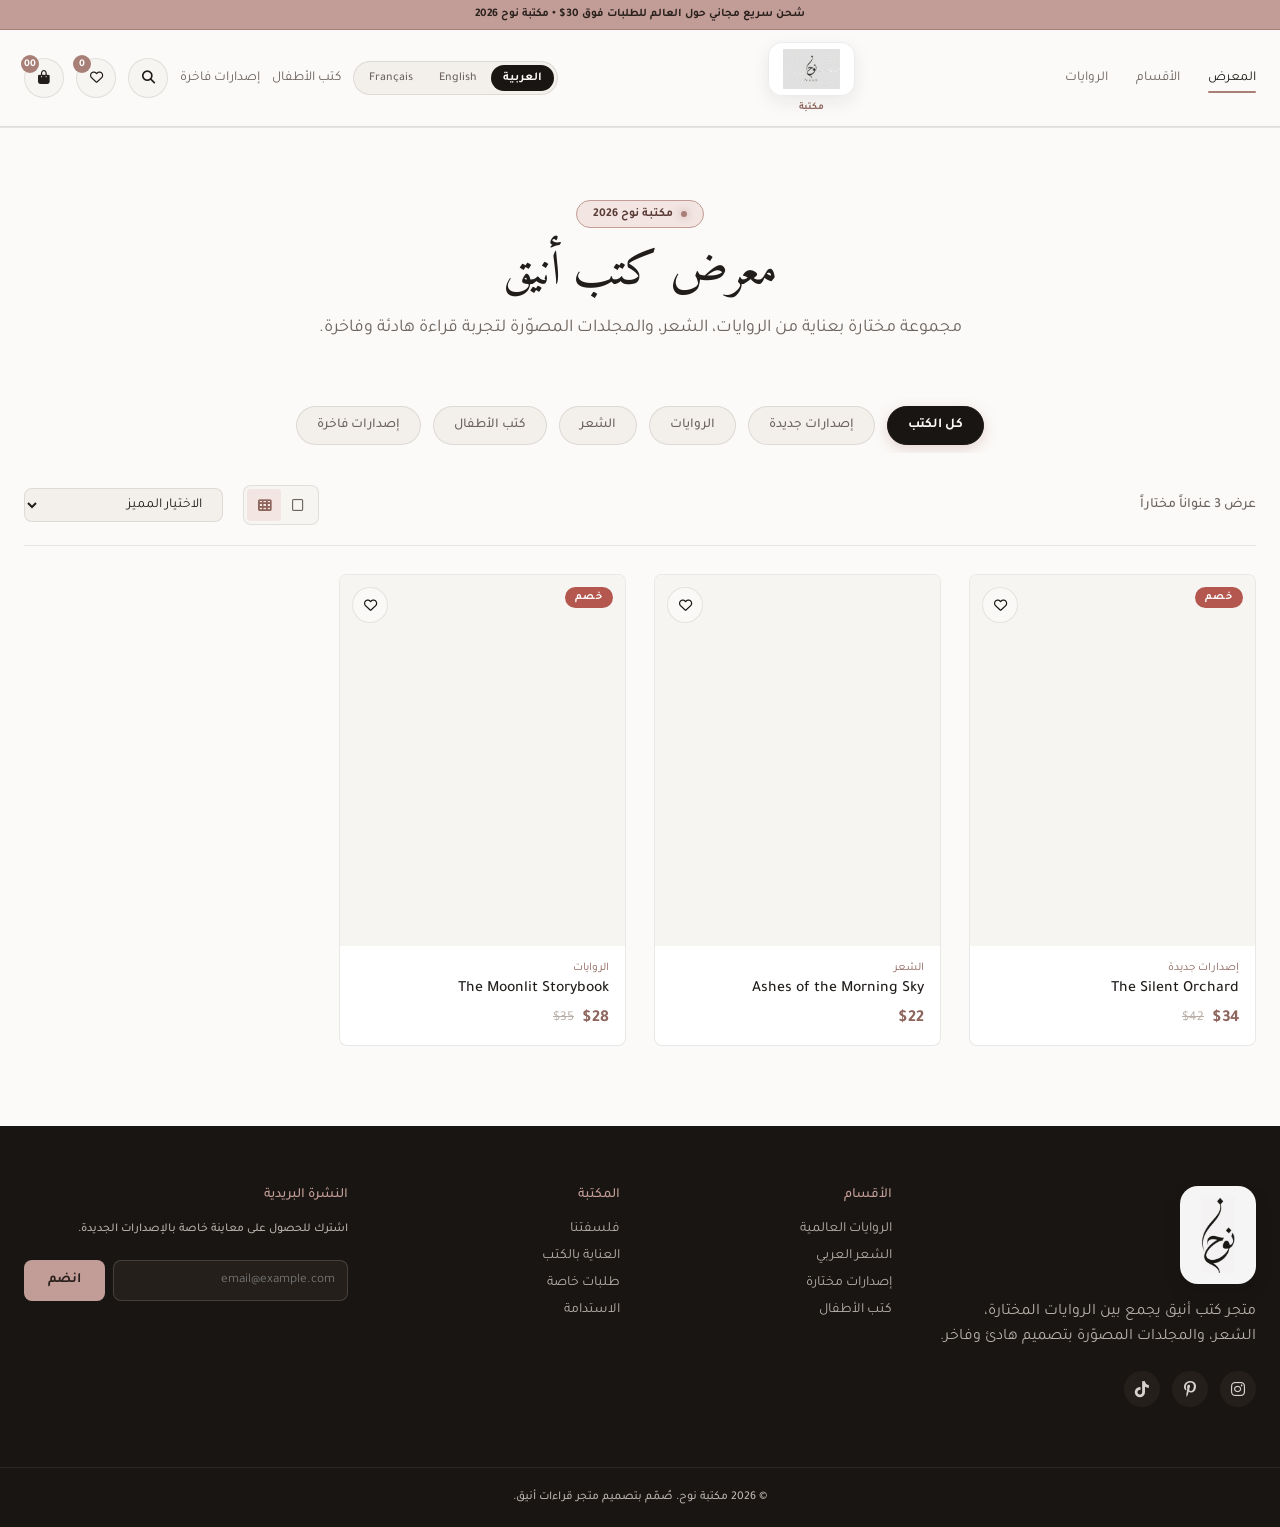
==== index.html @ d40a419c "Merge branch '225153:master' into master" ====
<!DOCTYPE html>
<html lang="ar" dir="rtl">
<head>
<meta charset="UTF-8" />
<meta name="viewport" content="width=device-width, initial-scale=1.0" />
<title>NOOH Bookshop — نوح | مكتبة 2026</title>
<meta name="description" content="NOOH Bookshop — Curated books, poetry, and illustrated editions. مكتبة نوح — كتب مختارة، شعر، وإصدارات مصوّرة." />
<!-- Favicon = the calligraphy mark (save the 2nd generated logo as assets/nooh-mark.png) -->
<link rel="icon" type="image/png" href="nouh.jpg" />
<link rel="preconnect" href="https://fonts.googleapis.com" />
<link rel="preconnect" href="https://fonts.gstatic.com" crossorigin />
<link href="https://fonts.googleapis.com/css2?family=Libre+Caslon+Text:ital,wght@0,400;0,700;1,400&family=Hanken+Grotesk:wght@300;400;500;600;700&family=Amiri:wght@400;700&family=Tajawal:wght@300;400;500;700&display=swap" rel="stylesheet" />
<link rel="stylesheet" href="https://cdnjs.cloudflare.com/ajax/libs/font-awesome/6.5.1/css/all.min.css" />
<link rel="stylesheet" href="styles.css" />
</head>
<body>

<!-- ══ Announcement Bar ══ -->
<div class="announcement-bar" data-i18n="announcement">مرحبا بكم في متجر نوح</div>

<!-- ══ Header ══ -->
<header class="navbar-glass">
  <div class="nav-container">
    <button id="mobile-menu-toggle" class="nav-icon-btn mobile-only" aria-label="Menu"><i class="fa-solid fa-bars"></i></button>

    <nav class="nav-links desktop-only">
      <a href="#" class="nav-link active" data-i18n="nav_gallery">المعرض</a>
      <a href="#" class="nav-link" data-i18n="nav_collections">المجموعات</a>
      <a href="#" class="nav-link" data-i18n="nav_silk">حرير وساتان</a>
    </nav>

    <!-- BRAND LOGO -->
    <a href="#" class="brand-logo">
      <img src="assets/logo-nooh.png" alt="NOOH — نوح" class="brand-logo-img" />
      <span class="brand-sub" data-i18n="brand_sub">بوتيك</span>
    </a>

    <div class="nav-actions">
      <div class="lang-switcher" id="lang-switcher" role="group" aria-label="Language">
        <button class="lang-btn active" data-lang="ar">العربية</button>
        <button class="lang-btn" data-lang="en">English</button>
        <button class="lang-btn" data-lang="fr">Français</button>
      </div>
      <a href="#" class="nav-link desktop-only" data-i18n="nav_pearlcare">العناية باللؤلؤ</a>
      <a href="#" class="nav-link desktop-only" data-i18n="nav_bespoke">حسب الطلب</a>
      <button id="search-toggle-btn" class="nav-icon-btn" aria-label="Search"><i class="fa-solid fa-magnifying-glass"></i></button>
      <button class="nav-icon-btn" aria-label="Wishlist"><i class="fa-regular fa-heart"></i><span class="badge" id="wishlist-count">1</span></button>
      <button id="cart-btn" class="nav-icon-btn" aria-label="Cart"><i class="fa-solid fa-bag-shopping"></i><span class="badge" id="cart-count">02</span></button>
    </div>
  </div>

  <div class="search-overlay-bar" id="search-overlay">
    <div class="search-input-wrapper">
      <i class="fa-solid fa-magnifying-glass search-icon"></i>
      <input type="text" id="live-search-input" data-i18n-placeholder="search_placeholder" placeholder="ابحث عن اللؤلؤ، الحرير، البلازرات…" />
      <button id="clear-search" class="clear-search-btn" aria-label="Clear"><i class="fa-solid fa-xmark"></i></button>
    </div>
  </div>
</header>

<!-- ══ Mobile Drawer ══ -->
<div class="mobile-nav-overlay" id="mobile-nav-overlay"></div>
<aside class="mobile-nav-drawer" id="mobile-nav-drawer">
  <div class="mobile-drawer-header">
    <img src="assets/logo-nooh.png" alt="NOOH — نوح" class="drawer-logo-img" />
    <button id="close-mobile-nav" class="nav-icon-btn"><i class="fa-solid fa-xmark"></i></button>
  </div>
  <nav class="mobile-nav-links">
    <a href="#" class="mobile-link active"><i class="fa-regular fa-images"></i><span data-i18n="nav_gallery">المعرض</span></a>
    <a href="#" class="mobile-link"><i class="fa-regular fa-gem"></i><span data-i18n="nav_collections">المجموعات</span></a>
    <a href="#" class="mobile-link"><i class="fa-solid fa-feather"></i><span data-i18n="nav_silk">حرير وساتان</span></a>
    <a href="#" class="mobile-link"><i class="fa-regular fa-circle-dot"></i><span data-i18n="nav_pearlcare">العناية باللؤلؤ</span></a>
    <a href="#" class="mobile-link"><i class="fa-regular fa-pen-ruler"></i><span data-i18n="nav_bespoke">حسب الطلب</span></a>
  </nav>
</aside>

<!-- ══ Main ══ -->
<main class="main-wrapper">
  <section class="gallery-hero">
    <span class="tag-pill"><span class="dot"></span><span data-i18n="hero_tag">إصدار الطبيعة 2026</span></span>
    <h1 class="display-lg" data-i18n="hero_title">معرض احترافي مصقول</h1>
    <p class="body-lg" data-i18n="hero_desc">تشكيلة بورتريه حالمة تجمع بين بريق اللؤلؤ العضوي، وخامات المخمل الفاخرة، وقصّات انسيابية بحدٍّ أدنى من التفاصيل.</p>
  </section>

  <section class="filter-section">
    <div class="filter-pills-scroll" id="filter-pills">
      <button class="pill-btn active" data-category="all" data-i18n="pill_all">كل القطع</button>
      <button class="pill-btn" data-category="jewelry" data-i18n="pill_jewelry">مجوهرات اللؤلؤ</button>
      <button class="pill-btn" data-category="silk" data-i18n="pill_silk">حرير وساتان</button>
      <button class="pill-btn" data-category="tailored" data-i18n="pill_tailored">بلازرات مفصّلة</button>
      <button class="pill-btn" data-category="accessories" data-i18n="pill_accessories">إكسسوارات</button>
      <button class="pill-btn" data-category="care" data-i18n="pill_care">العناية باللؤلؤ</button>
    </div>
  </section>

  <section class="toolbar-section">
    <span id="results-count" class="label-lg text-muted"></span>
    <div class="toolbar-right">
      <div class="view-switcher">
        <button id="view-grid-1" class="view-btn" aria-label="Single column"><i class="fa-regular fa-square"></i></button>
        <button id="view-grid-2" class="view-btn active" aria-label="Grid"><i class="fa-solid fa-table-cells"></i></button>
      </div>
      <div class="custom-dropdown">
        <select id="sort-select" aria-label="Sort">
          <option value="featured" data-i18n="sort_featured">ترتيب مميز</option>
          <option value="price-low" data-i18n="sort_price_low">السعر: من الأقل إلى الأعلى</option>
          <option value="price-high" data-i18n="sort_price_high">السعر: من الأعلى إلى الأقل</option>
          <option value="newest" data-i18n="sort_newest">أحدث الوصلات</option>
        </select>
      </div>
    </div>
  </section>

  <section class="product-grid-container">
    <div id="product-grid" class="product-grid grid-2-col"></div>
    <div id="empty-state" class="empty-state hidden">
      <i class="fa-regular fa-gem empty-icon"></i>
      <h3 class="headline-md" data-i18n="empty_title">لا توجد قطع في المعرض</h3>
      <p class="body-md text-muted" data-i18n="empty_desc">جرّب تعديل عبارة البحث أو اختيار تصنيف آخر.</p>
      <button id="reset-filter-btn" class="btn btn-secondary" data-i18n="reset_filters">إعادة تعيين الكل</button>
    </div>
  </section>
</main>

<!-- ══ Quick View Modal ══ -->
<div id="quick-view-modal" class="modal-backdrop hidden">
  <div class="glass-modal">
    <button id="close-modal-btn" class="modal-close-btn"><i class="fa-solid fa-xmark"></i></button>
    <div class="modal-content-grid">
      <div class="modal-image-wrapper">
        <span id="modal-badge" class="badge-sale hidden" data-i18n="sale">تخفيض</span>
        <img id="modal-img" src="" alt="" />
      </div>
      <div class="modal-info">
        <span id="modal-category" class="card-category"></span>
        <h2 id="modal-title" class="headline-md"></h2>
        <div class="price-rating-row">
          <span id="modal-price" class="title-lg text-rose"></span>
          <span class="rating-stars"><i class="fa-solid fa-star"></i><i class="fa-solid fa-star"></i><i class="fa-solid fa-star"></i><i class="fa-solid fa-star"></i><i class="fa-solid fa-star-half-stroke"></i>&nbsp;(4.9)</span>
        </div>
        <p id="modal-desc" class="body-md text-muted"></p>
        <div class="option-group">
          <span class="label-lg text-muted" data-i18n="select_finish">اختر اللمعة / اللون</span>
          <div class="swatch-group">
            <button class="swatch-btn active" data-finish="sage"  style="background:#C29C96" title="Dusty Rose"></button>
            <button class="swatch-btn" data-finish="carbon" style="background:#211D1B" title="Carbon"></button>
            <button class="swatch-btn" data-finish="ivory" style="background:#EFECE8" title="Ivory"></button>
          </div>
        </div>
        <div class="action-row">
          <div class="qty-selector">
            <button id="modal-qty-minus" class="qty-btn">−</button>
            <span id="modal-qty-val" class="qty-val">1</span>
            <button id="modal-qty-plus" class="qty-btn">+</button>
          </div>
          <button id="modal-add-to-cart-btn" class="btn btn-primary flex-1">
            <i class="fa-brands fa-whatsapp"></i> <span data-i18n="want_purchase">أرغب بالشراء</span>
          </button>
        </div>
      </div>
    </div>
  </div>
</div>

<!-- ══ Cart Drawer ══ -->
<div id="cart-drawer-overlay" class="cart-drawer-overlay hidden"></div>
<aside id="cart-drawer" class="cart-drawer">
  <div class="cart-drawer-header">
    <div class="cart-title-group"><i class="fa-solid fa-bag-shopping"></i><span class="title-lg" data-i18n="cart_title">حقيبة تسوقك</span></div>
    <button id="close-cart-btn" class="nav-icon-btn"><i class="fa-solid fa-xmark"></i></button>
  </div>
  <div id="cart-items-container" class="cart-drawer-body"></div>
  <div class="cart-drawer-footer">
    <div class="summary-line"><span class="body-md text-muted" data-i18n="subtotal">المجموع الفرعي</span><span id="cart-subtotal" class="title-lg text-rose">$0.00</span></div>
    <p class="label-sm text-muted" data-i18n="checkout_note">تُحتسب الضرائب والشحن السريع حول العالم عند إتمام الطلب.</p>
    <button class="btn btn-primary btn-block mt-12"><span data-i18n="checkout_btn">إتمام الطلب</span> • <span id="checkout-total">$0.00</span></button>
  </div>
</aside>

<!-- ══ Footer ══ -->
<footer class="footer-section">
  <div class="footer-container">
    <div class="footer-brand">
      <span class="footer-logo-wrap"><img src="nouh.jpg" alt="نوح" class="footer-logo-img" /></span>
      <p class="body-md footer-text" data-i18n="footer_desc">مفهوم متجر أثيري يجمع لآلئ الباروك المستوحاة من الطبيعة مع جماليات المخمل ذات الفخامة الهادئة.</p>
      <div class="social-links">
        <a href="#" aria-label="Instagram"><i class="fa-brands fa-instagram"></i></a>
        <a href="#" aria-label="Pinterest"><i class="fa-brands fa-pinterest-p"></i></a>
        <a href="#" aria-label="TikTok"><i class="fa-brands fa-tiktok"></i></a>
      </div>
    </div>
    <div class="footer-col">
      <h4 class="label-lg footer-head" data-i18n="col_collections">المجموعات</h4>
      <a href="#" data-i18n="link_tahitian">لآلئ تاهيتي</a>
      <a href="#" data-i18n="link_southsea">لآلئ البحار الجنوبية الذهبية</a>
      <a href="#" data-i18n="link_baroque">إصدارات باروك</a>
      <a href="#" data-i18n="link_silkvelvet">أزياء الحرير والمخمل</a>
    </div>
    <div class="footer-col">
      <h4 class="label-lg footer-head" data-i18n="col_atelier">المشغل</h4>
      <a href="#" data-i18n="link_philosophy">فلسفتنا</a>
      <a href="#" data-i18n="link_luster">العناية بلمعة اللؤلؤ</a>
      <a href="#" data-i18n="link_commissions">طلبات خاصة</a>
      <a href="#" data-i18n="link_sustainability">الاستدامة</a>
    </div>
    <div class="footer-col">
      <h4 class="label-lg footer-head" data-i18n="col_newsletter">النشرة البريدية</h4>
      <p class="label-sm footer-text" data-i18n="news_desc">اشترك للحصول على معاينة خاصة للإصدارات الجديدة.</p>
      <form id="newsletter-form" class="newsletter-form">
        <input type="email" required placeholder="email@example.com" aria-label="Email" />
        <button class="btn btn-rose" type="submit" data-i18n="join">انضم</button>
      </form>
    </div>
  </div>
  <div class="footer-bottom"><span class="label-sm footer-text" data-i18n="footer_bottom">© 2026 بوتيك نوح. صُمّم بمواصفات المتجر الأثيري.</span></div>
</footer>

<div id="toast-container" class="toast-container"></div>
<script src="https://cdn.jsdelivr.net/npm/@supabase/supabase-js@2"></script>
<script src="script.js"></script>
</body>
</html>
---- styles.css ----
/* ==========================================================================
   NOOH Boutique — Ivory / Ink / Dusty Rose (#C29C96) — coherent with the logo
========================================================================== */
:root {
  /* Ivory surfaces (logo paper tone) */
  --color-surface: #FBFAF8;
  --color-surface-dim: #F6F4F1;
  --color-surface-bright: #FFFFFF;
  --color-surface-container-lowest: #F7F5F2;
  --color-surface-container-low: #F3F0EC;
  --color-surface-container: #EDEAE5;
  --color-surface-container-high: #E3DFD9;
  --color-surface-container-highest: #D5D0C9;
  /* Ink (logo black) */
  --color-on-surface: #211D1B;
  --color-on-surface-variant: #6E6560;
  --color-outline: #B7ADA6;
  --color-outline-variant: #E4DED7;
  /* Dusty rose accent */
  --color-primary: #C29C96;
  --color-on-primary: #FFFFFF;
  --color-primary-container: #F2E5E2;
  --color-on-primary-container: #5A3B35;
  --color-rose-deep: #A87F76;
  --color-rose-ink: #8E655C;
  --color-secondary: #8A817C;
  --color-soft-sage: #C29C96;
  --color-suede: #F4F1ED;
  --color-flour: #211D1B;
  --color-carbon: #191512;
  --color-carbon-muted: #2C2724;
  --color-sale-red: #B4574E;
  --hairline: rgba(33, 29, 27, 0.10);
  /* Fonts */
  --font-display: 'Libre Caslon Text', Georgia, serif;
  --font-body: 'Hanken Grotesk', -apple-system, BlinkMacSystemFont, "Segoe UI", sans-serif;
  /* Radius */
  --radius-sm: 0.25rem; --radius-default: 0.5rem; --radius-md: 0.75rem;
  --radius-lg: 1rem; --radius-xl: 1.5rem; --radius-full: 9999px;
  --spacing-gutter: 24px; --container-max: 1440px;
  --transition-smooth: all 0.3s cubic-bezier(0.25, 0.8, 0.25, 1);
  --transition-bounce: all 0.4s cubic-bezier(0.175, 0.885, 0.32, 1.275);
}
/* Arabic typography — elegant Amiri for display, Tajawal for UI */
html[lang="ar"] { --font-display: 'Amiri', 'Libre Caslon Text', serif; --font-body: 'Tajawal', 'Hanken Grotesk', sans-serif; }
html[lang="ar"] .label-lg, html[lang="ar"] .label-sm, html[lang="ar"] .nav-link,
html[lang="ar"] .brand-sub, html[lang="ar"] .announcement-bar, html[lang="ar"] .tag-pill,
html[lang="ar"] .card-category, html[lang="ar"] .btn, html[lang="ar"] .lang-btn { letter-spacing: 0; }

*, *::before, *::after { box-sizing: border-box; margin: 0; padding: 0; }
html { scroll-behavior: smooth; font-size: 16px; background: var(--color-surface); color: var(--color-on-surface); font-family: var(--font-body); -webkit-font-smoothing: antialiased; }
body { min-height: 100vh; display: flex; flex-direction: column; overflow-x: hidden; background: var(--color-surface); color: var(--color-on-surface); }
a { color: inherit; text-decoration: none; transition: var(--transition-smooth); }
button { cursor: pointer; border: none; background: none; font-family: inherit; color: inherit; }
img { max-width: 100%; height: auto; display: block; object-fit: cover; }
input, select { font-family: inherit; color: inherit; outline: none; }
::selection { background: var(--color-primary); color: #211D1B; }

/* Typography utilities */
.display-lg { font-family: var(--font-display); font-size: clamp(2.2rem, 5vw, 3rem); font-weight: 400; line-height: 1.2; letter-spacing: -0.02em; }
.headline-lg { font-family: var(--font-display); font-size: clamp(1.6rem, 4vw, 2rem); line-height: 1.25; }
.headline-md { font-family: var(--font-display); font-size: 1.5rem; line-height: 1.33; }
.title-lg { font-family: var(--font-body); font-size: 1.25rem; font-weight: 600; line-height: 1.4; letter-spacing: 0.05em; }
.body-lg { font-family: var(--font-body); font-size: 1.125rem; line-height: 1.6; color: var(--color-on-surface-variant); }
.body-md { font-family: var(--font-body); font-size: 1rem; line-height: 1.6; }
.label-lg { font-family: var(--font-body); font-size: 0.875rem; font-weight: 500; line-height: 1.4; letter-spacing: 0.1em; text-transform: uppercase; }
.label-sm { font-family: var(--font-body); font-size: 0.75rem; font-weight: 500; line-height: 1.4; letter-spacing: 0.05em; }
.text-muted { color: var(--color-on-surface-variant); }
.text-sage, .text-rose { color: var(--color-rose-ink); }
.text-flour { color: var(--color-flour); }
.mt-12 { margin-top: 12px; } .flex-1 { flex: 1; } .hidden { display: none !important; }

/* ── Announcement ── */
.announcement-bar { background: var(--color-primary); color: #2A211D; text-align: center; padding: 8px 16px; font-size: 0.725rem; font-weight: 600; letter-spacing: 0.12em; border-bottom: 1px solid var(--color-rose-deep); }

/* ── Navbar ── */
.navbar-glass { position: sticky; top: 0; z-index: 100; background: rgba(251, 250, 248, 0.92); backdrop-filter: blur(16px); -webkit-backdrop-filter: blur(16px); border-bottom: 1px solid var(--hairline); }
.nav-container { max-width: var(--container-max); margin: 0 auto; padding: 12px var(--spacing-gutter); display: flex; align-items: center; justify-content: space-between; gap: 16px; }
.brand-logo { display: flex; flex-direction: column; align-items: center; gap: 6px; }
.brand-logo-img {
  height: 54px;
  width: auto;
  object-fit: contain;
  border-radius: 14px;
  background: rgba(255,255,255,0.9);
  padding: 6px 14px;
  border: 1px solid rgba(33, 29, 27, 0.08);
  box-shadow: 0 6px 18px rgba(33, 29, 27, 0.08);
}
.drawer-logo-img {
  height: 44px;
  width: auto;
  object-fit: contain;
  border-radius: 12px;
  background: rgba(255,255,255,0.9);
  padding: 6px 12px;
  border: 1px solid rgba(33, 29, 27, 0.08);
}
.brand-sub { font-size: 0.625rem; letter-spacing: 0.35em; color: var(--color-rose-ink); text-transform: uppercase; font-weight: 600; }
.nav-links { display: flex; align-items: center; gap: 28px; }
.nav-link { font-size: 0.85rem; letter-spacing: 0.08em; text-transform: uppercase; color: var(--color-on-surface-variant); position: relative; padding: 4px 0; }
.nav-link:hover, .nav-link.active { color: var(--color-on-surface); }
.nav-link.active::after, .nav-link:hover::after { content: ''; position: absolute; bottom: -2px; inset-inline-start: 0; width: 100%; height: 2px; background: var(--color-rose-deep); border-radius: var(--radius-full); }
.nav-actions { display: flex; align-items: center; gap: 12px; }
.nav-icon-btn { position: relative; width: 40px; height: 40px; border-radius: var(--radius-full); display: flex; align-items: center; justify-content: center; background: var(--color-surface-container-lowest); border: 1px solid var(--hairline); transition: var(--transition-smooth); }
.nav-icon-btn:hover { background: var(--color-primary-container); color: var(--color-rose-ink); border-color: var(--color-primary); }
.nav-icon-btn .badge { position: absolute; top: -4px; right: -4px; background: var(--color-rose-deep); color: #fff; font-size: 0.65rem; font-weight: 700; width: 18px; height: 18px; border-radius: var(--radius-full); display: flex; align-items: center; justify-content: center; }

/* Language switcher */
.lang-switcher { display: flex; align-items: center; gap: 2px; background: var(--color-surface-container-low); border: 1px solid var(--hairline); border-radius: var(--radius-full); padding: 3px; }
.lang-btn { padding: 6px 12px; font-size: 0.75rem; font-weight: 500; border-radius: var(--radius-full); color: var(--color-on-surface-variant); transition: var(--transition-smooth); }
.lang-btn:hover:not(.active) { color: var(--color-rose-ink); }
.lang-btn.active { background: var(--color-carbon); color: var(--color-surface); font-weight: 600; }

/* Search overlay */
.search-overlay-bar { max-height: 0; overflow: hidden; transition: max-height 0.35s cubic-bezier(0.4, 0, 0.2, 1); background: var(--color-surface-dim); border-top: 1px solid var(--hairline); }
.search-overlay-bar.active { max-height: 80px; padding: 14px var(--spacing-gutter); }
.search-input-wrapper { max-width: 700px; margin: 0 auto; position: relative; display: flex; align-items: center; }
.search-input-wrapper .search-icon { position: absolute; left: 16px; color: var(--color-rose-deep); }
.search-input-wrapper input { width: 100%; padding: 12px 48px; background: var(--color-surface-container-low); border: 1px solid var(--hairline); border-radius: var(--radius-full); font-size: 0.95rem; transition: var(--transition-smooth); }
.search-input-wrapper input:focus { border-color: var(--color-rose-deep); box-shadow: 0 0 12px rgba(194, 156, 150, 0.3); }
.clear-search-btn { position: absolute; right: 16px; color: var(--color-on-surface-variant); }

/* Mobile drawer */
.mobile-nav-overlay { position: fixed; inset: 0; background: rgba(25, 21, 18, 0.5); backdrop-filter: blur(4px); z-index: 200; opacity: 0; pointer-events: none; transition: opacity 0.3s ease; }
.mobile-nav-overlay.active { opacity: 1; pointer-events: auto; }
.mobile-nav-drawer { position: fixed; top: 0; left: 0; bottom: 0; width: 280px; background: var(--color-surface); z-index: 201; transform: translateX(-100%); transition: transform 0.35s cubic-bezier(0.25, 0.8, 0.25, 1); display: flex; flex-direction: column; padding: 20px; border-right: 1px solid var(--hairline); }
.mobile-nav-drawer.active { transform: translateX(0); }
.mobile-drawer-header { display: flex; align-items: center; justify-content: space-between; padding-bottom: 16px; border-bottom: 1px solid var(--hairline); }
.mobile-nav-links { display: flex; flex-direction: column; gap: 8px; margin-top: 20px; }
.mobile-link { font-size: 1rem; padding: 10px 12px; border-radius: var(--radius-default); display: flex; align-items: center; gap: 12px; color: var(--color-on-surface-variant); }
.mobile-link i { color: var(--color-rose-deep); }
.mobile-link.active, .mobile-link:hover { background: var(--color-primary-container); color: var(--color-on-surface); }

/* ── Main / Hero ── */
.main-wrapper { max-width: var(--container-max); margin: 0 auto; padding: 32px var(--spacing-gutter) 80px; width: 100%; }
.gallery-hero { text-align: center; padding: 40px 16px 32px; display: flex; flex-direction: column; align-items: center; }
.tag-pill { display: inline-flex; align-items: center; gap: 8px; padding: 6px 16px; background: var(--color-primary-container); border: 1px solid var(--color-primary); border-radius: var(--radius-full); color: var(--color-on-primary-container); font-size: 0.75rem; font-weight: 600; letter-spacing: 0.15em; margin-bottom: 16px; }
.tag-pill .dot { width: 6px; height: 6px; background: var(--color-rose-deep); border-radius: var(--radius-full); box-shadow: 0 0 8px var(--color-primary); }
.gallery-hero p { max-width: 680px; margin-top: 12px; }

/* Filter pills */
.filter-section { margin: 24px 0 32px; }
.filter-pills-scroll { display: flex; align-items: center; justify-content: center; gap: 12px; overflow-x: auto; padding: 8px 4px; scrollbar-width: none; }
.filter-pills-scroll::-webkit-scrollbar { display: none; }
.pill-btn { display: inline-flex; align-items: center; gap: 8px; padding: 10px 20px; background: var(--color-surface-container-low); border: 1px solid var(--hairline); border-radius: var(--radius-full); font-size: 0.85rem; font-weight: 500; color: var(--color-on-surface-variant); white-space: nowrap; transition: var(--transition-smooth); }
.pill-btn:hover { background: var(--color-primary-container); border-color: var(--color-primary); color: var(--color-rose-ink); }
.pill-btn.active { background: var(--color-carbon); border-color: var(--color-carbon); color: var(--color-surface); font-weight: 600; box-shadow: 0 4px 14px rgba(194, 156, 150, 0.4); }

/* Toolbar */
.toolbar-section { display: flex; align-items: center; justify-content: space-between; flex-wrap: wrap; gap: 16px; padding-bottom: 20px; margin-bottom: 28px; border-bottom: 1px solid var(--hairline); }
.toolbar-right { display: flex; align-items: center; gap: 20px; }
.view-switcher { display: flex; align-items: center; background: var(--color-surface-container-lowest); border: 1px solid var(--hairline); border-radius: var(--radius-default); padding: 3px; }
.view-btn { width: 34px; height: 32px; display: flex; align-items: center; justify-content: center; border-radius: var(--radius-sm); color: var(--color-on-surface-variant); transition: var(--transition-smooth); }
.view-btn.active, .view-btn:hover { background: var(--color-primary-container); color: var(--color-rose-ink); }
.custom-dropdown select { background: var(--color-surface-container-low); border: 1px solid var(--hairline); border-radius: var(--radius-default); padding: 8px 16px; font-size: 0.85rem; cursor: pointer; }
.custom-dropdown select:focus { border-color: var(--color-rose-deep); }

/* ── Product grid & cards ── */
.product-grid { display: grid; gap: 28px; }
.product-grid.grid-2-col { grid-template-columns: repeat(2, 1fr); }
.product-grid.grid-1-col { grid-template-columns: 1fr; max-width: 650px; margin: 0 auto; }
@media (min-width: 1024px) { .product-grid.grid-2-col { grid-template-columns: repeat(4, 1fr); } }
.product-card { background: var(--color-surface-bright); border-radius: var(--radius-default); overflow: hidden; display: flex; flex-direction: column; border: 1px solid var(--hairline); transition: var(--transition-smooth); position: relative; }
.product-card:hover { transform: translateY(-6px); box-shadow: 0 12px 30px rgba(168, 127, 118, 0.18); border-color: var(--color-primary); }
.card-image-wrapper { position: relative; width: 100%; padding-top: 130%; overflow: hidden; background: var(--color-surface-container-lowest); cursor: pointer; }
.card-image-wrapper img { position: absolute; inset: 0; width: 100%; height: 100%; transition: transform 0.6s cubic-bezier(0.25, 1, 0.5, 1); }
.product-card:hover .card-image-wrapper img { transform: scale(1.05); }
.badge-sale { position: absolute; top: 12px; left: 12px; background: var(--color-sale-red); color: #fff; font-size: 0.68rem; font-weight: 700; letter-spacing: 0.1em; padding: 4px 10px; border-radius: var(--radius-full); z-index: 2; }
.wishlist-card-btn { position: absolute; top: 12px; right: 12px; width: 36px; height: 36px; border-radius: var(--radius-full); background: rgba(251, 250, 248, 0.8); backdrop-filter: blur(8px); border: 1px solid var(--hairline); color: var(--color-carbon); display: flex; align-items: center; justify-content: center; z-index: 2; transition: var(--transition-bounce); }
.wishlist-card-btn:hover, .wishlist-card-btn.active { background: var(--color-carbon); color: var(--color-primary); }
.quick-add-overlay { position: absolute; bottom: 0; left: 0; right: 0; padding: 12px; background: linear-gradient(to top, rgba(25, 21, 18, 0.92), transparent); display: flex; gap: 8px; transform: translateY(100%); opacity: 0; transition: var(--transition-smooth); z-index: 3; }
.product-card:hover .quick-add-overlay { transform: translateY(0); opacity: 1; }
.card-details { padding: 16px; display: flex; flex-direction: column; flex: 1; cursor: pointer; }
.card-category { font-size: 0.725rem; letter-spacing: 0.12em; color: var(--color-rose-ink); text-transform: uppercase; margin-bottom: 4px; }
.card-title { font-family: var(--font-body); font-size: 0.975rem; font-weight: 500; line-height: 1.4; margin-bottom: 8px; display: -webkit-box; -webkit-line-clamp: 2; -webkit-box-orient: vertical; overflow: hidden; }
.card-price-row { margin-top: auto; display: flex; align-items: center; gap: 8px; }
.card-price { font-size: 1.05rem; font-weight: 600; color: var(--color-rose-ink); }
.card-old-price { font-size: 0.85rem; text-decoration: line-through; color: var(--color-outline); }

/* Buttons */
.btn { display: inline-flex; align-items: center; justify-content: center; gap: 8px; padding: 12px 24px; border-radius: var(--radius-default); font-size: 0.875rem; font-weight: 600; letter-spacing: 0.05em; transition: var(--transition-smooth); }
.btn-primary { background: var(--color-carbon); color: #FCFBF9; }
.btn-primary:hover { background: var(--color-rose-deep); transform: scale(1.02); box-shadow: 0 6px 20px rgba(194, 156, 150, 0.45); }
.btn-secondary { border: 1px solid rgba(33, 29, 27, 0.3); color: var(--color-carbon); }
.btn-secondary:hover { border-color: var(--color-carbon); background: var(--color-primary-container); }
.btn-rose { background: var(--color-primary); color: #2A211D; }
.btn-rose:hover { background: var(--color-rose-deep); color: #fff; }
.btn-sm { padding: 8px 16px; font-size: 0.775rem; }
.btn-block { width: 100%; }

/* Empty state */
.empty-state { text-align: center; padding: 60px 20px; background: var(--color-surface-container-low); border-radius: var(--radius-xl); border: 1px dashed rgba(33, 29, 27, 0.2); margin: 40px auto; max-width: 500px; }
.empty-icon { font-size: 2.5rem; color: var(--color-rose-deep); margin-bottom: 16px; }
.empty-state p { margin: 8px 0 24px; }
.loading-row { display: flex; align-items: center; justify-content: center; gap: 10px; padding: 60px 20px; color: var(--color-on-surface-variant); }

/* ── Modal ── */
.modal-backdrop { position: fixed; inset: 0; background: rgba(25, 21, 18, 0.7); backdrop-filter: blur(12px); z-index: 300; display: flex; align-items: center; justify-content: center; padding: 20px; transition: opacity 0.3s ease; }
.glass-modal { background: var(--color-surface-bright); border: 1px solid var(--hairline); border-radius: var(--radius-xl); width: 100%; max-width: 900px; max-height: 90vh; overflow-y: auto; position: relative; box-shadow: 0 20px 60px rgba(25, 21, 18, 0.35); }
.modal-close-btn { position: absolute; top: 16px; right: 16px; width: 38px; height: 38px; border-radius: var(--radius-full); background: rgba(25, 21, 18, 0.55); color: #fff; z-index: 10; display: flex; align-items: center; justify-content: center; }
.modal-close-btn:hover { background: var(--color-sale-red); }
.modal-content-grid { display: grid; grid-template-columns: 1fr; }
@media (min-width: 768px) { .modal-content-grid { grid-template-columns: 1fr 1fr; } }
.modal-image-wrapper { position: relative; background: var(--color-surface-container-lowest); min-height: 380px; }
.modal-image-wrapper img { width: 100%; height: 100%; }
.modal-image-wrapper .badge-sale { top: 16px; left: 16px; }
.modal-info { padding: 32px; display: flex; flex-direction: column; }
.price-rating-row { display: flex; align-items: center; justify-content: space-between; margin: 12px 0 16px; }
.rating-stars { color: var(--color-rose-deep); font-size: 0.85rem; display: flex; align-items: center; gap: 4px; }
.option-group { margin: 20px 0; }
.swatch-group { display: flex; gap: 12px; margin-top: 8px; }
.swatch-btn { width: 32px; height: 32px; border-radius: var(--radius-full); border: 2px solid transparent; cursor: pointer; transition: var(--transition-smooth); }
.swatch-btn.active { border-color: var(--color-carbon); transform: scale(1.15); }
.action-row { display: flex; gap: 16px; margin-top: auto; padding-top: 20px; }
.qty-selector { display: flex; align-items: center; background: var(--color-surface-container-high); border: 1px solid var(--hairline); border-radius: var(--radius-default); overflow: hidden; }
.qty-btn { width: 36px; height: 40px; font-size: 1.1rem; }
.qty-btn:hover { background: var(--color-primary-container); color: var(--color-rose-ink); }
.qty-val { padding: 0 12px; font-weight: 600; }

/* ── Cart drawer ── */
.cart-drawer-overlay { position: fixed; inset: 0; background: rgba(25, 21, 18, 0.5); backdrop-filter: blur(4px); z-index: 250; transition: opacity 0.3s ease; }
.cart-drawer { position: fixed; top: 0; right: 0; bottom: 0; width: 100%; max-width: 420px; background: var(--color-surface); z-index: 251; display: flex; flex-direction: column; border-left: 1px solid var(--hairline); transform: translateX(100%); transition: transform 0.35s cubic-bezier(0.25, 0.8, 0.25, 1); }
.cart-drawer.active { transform: translateX(0); }
.cart-drawer-header { padding: 20px 24px; display: flex; align-items: center; justify-content: space-between; border-bottom: 1px solid var(--hairline); }
.cart-title-group { display: flex; align-items: center; gap: 12px; color: var(--color-rose-ink); }
.cart-drawer-body { flex: 1; overflow-y: auto; padding: 24px; display: flex; flex-direction: column; gap: 20px; }
.cart-item { display: flex; gap: 16px; background: var(--color-surface-container-low); padding: 12px; border-radius: var(--radius-default); border: 1px solid var(--hairline); }
.cart-item-img { width: 70px; height: 85px; border-radius: var(--radius-sm); }
.cart-item-details { flex: 1; display: flex; flex-direction: column; }
.cart-item-title { font-size: 0.9rem; font-weight: 500; }
.cart-item-price { font-size: 0.9rem; color: var(--color-rose-ink); margin-top: 4px; }
.cart-item-controls { display: flex; align-items: center; justify-content: space-between; margin-top: auto; }
.remove-item-btn { color: var(--color-outline); font-size: 0.8rem; }
.remove-item-btn:hover { color: var(--color-sale-red); }
.cart-drawer-footer { padding: 24px; background: var(--color-surface-container-lowest); border-top: 1px solid var(--hairline); }
.summary-line { display: flex; justify-content: space-between; align-items: center; margin-bottom: 8px; }

/* ── Toasts ── */
.toast-container { position: fixed; bottom: 24px; right: 24px; z-index: 400; display: flex; flex-direction: column; gap: 12px; pointer-events: none; }
.toast { background: var(--color-carbon); border: 1px solid var(--color-rose-deep); color: #F6F4F1; padding: 14px 20px; border-radius: var(--radius-default); box-shadow: 0 10px 25px rgba(25, 21, 18, 0.4); display: flex; align-items: center; gap: 12px; font-size: 0.875rem; pointer-events: auto; animation: slideInRight 0.35s ease forwards; }
.toast i { color: var(--color-primary); }
@keyframes slideInRight { from { transform: translateX(100%); opacity: 0; } to { transform: translateX(0); opacity: 1; } }
@keyframes slideInLeft  { from { transform: translateX(-100%); opacity: 0; } to { transform: translateX(0); opacity: 1; } }

/* ── Footer (ink inversion of the logo) ── */
.footer-section { background: var(--color-carbon); margin-top: auto; }
.footer-container { max-width: var(--container-max); margin: 0 auto; padding: 60px var(--spacing-gutter); display: grid; grid-template-columns: 1fr; gap: 40px; }
@media (min-width: 768px) { .footer-container { grid-template-columns: 1.4fr 1fr 1fr 1.4fr; } }
.footer-logo-wrap {
  display: inline-flex;
  align-items: center;
  justify-content: center;
  background: rgba(255,255,255,0.96);
  border-radius: 18px;
  padding: 10px 20px;
  margin-bottom: 16px;
  border: 1px solid rgba(255,255,255,0.08);
  box-shadow: 0 8px 18px rgba(0,0,0,0.12);
}
.footer-logo-img {
  height: 76px;
  width: auto;
  object-fit: contain;
  display: block;
}
.footer-text { color: #B7B0AA; }
.footer-brand p { max-width: 320px; margin-bottom: 20px; }
.social-links { display: flex; gap: 12px; }
.social-links a { width: 36px; height: 36px; border-radius: var(--radius-full); background: #241F1B; display: flex; align-items: center; justify-content: center; color: #D8D2CC; }
.social-links a:hover { background: var(--color-primary); color: var(--color-carbon); }
.footer-col { display: flex; flex-direction: column; gap: 10px; }
.footer-col a { font-size: 0.875rem; color: #B7B0AA; }
.footer-col a:hover { color: var(--color-primary); }
.footer-head { color: var(--color-primary); margin-bottom: 6px; }
.newsletter-form { display: flex; gap: 8px; margin-top: 12px; }
.newsletter-form input { flex: 1; background: #241F1B; border: 1px solid rgba(251, 250, 248, 0.15); border-radius: var(--radius-default); padding: 10px 12px; color: #F6F4F1; }
.newsletter-form input:focus { border-color: var(--color-primary); }
.footer-bottom { text-align: center; padding: 20px var(--spacing-gutter); border-top: 1px solid rgba(251, 250, 248, 0.08); }

/* ── RTL (Arabic) mirroring ── */
[dir="rtl"] .search-input-wrapper .search-icon { left: auto; right: 16px; }
[dir="rtl"] .clear-search-btn { right: auto; left: 16px; }
[dir="rtl"] .mobile-nav-drawer { left: auto; right: 0; border-right: none; border-left: 1px solid var(--hairline); transform: translateX(100%); }
[dir="rtl"] .mobile-nav-drawer.active { transform: translateX(0); }
[dir="rtl"] .cart-drawer { right: auto; left: 0; border-left: none; border-right: 1px solid var(--hairline); transform: translateX(-100%); }
[dir="rtl"] .cart-drawer.active { transform: translateX(0); }
[dir="rtl"] .toast-container { right: auto; left: 24px; }
[dir="rtl"] .toast { animation-name: slideInLeft; }
[dir="rtl"] .badge-sale { left: auto; right: 12px; }
[dir="rtl"] .wishlist-card-btn { right: auto; left: 12px; }
[dir="rtl"] .modal-close-btn { right: auto; left: 16px; }
[dir="rtl"] .nav-icon-btn .badge { right: auto; left: -4px; }

@media (min-width: 768px) { .mobile-only { display: none !important; } }
@media (min-width: 768px) and (max-width: 1023px) {
  .nav-container { padding: 12px 20px; }
  .product-grid.grid-2-col { grid-template-columns: repeat(3, minmax(0, 1fr)); }
  .toolbar-section { flex-direction: column; align-items: flex-start; }
  .toolbar-right { width: 100%; justify-content: space-between; }
  .footer-container { padding: 48px 20px; }
}

@media (max-width: 1023px) {
  .nav-container { flex-wrap: wrap; gap: 10px; }
  .nav-actions { margin-inline-start: auto; flex-wrap: wrap; justify-content: flex-end; }
  .main-wrapper { padding: 28px 20px 72px; }
  .search-overlay-bar.active { padding: 14px 20px; }
  .modal-backdrop { padding: 0; }
  .glass-modal { border-radius: 0; max-height: 100vh; }
}

@media (max-width: 767px) {
  .desktop-only { display: none !important; }
  .brand-logo-img { height: 40px; }
  .nav-container { padding: 10px 16px; gap: 8px; }
  .nav-actions { width: 100%; justify-content: flex-end; gap: 6px; }
  .nav-icon-btn { width: 36px; height: 36px; }
  .lang-switcher { gap: 0; }
  .lang-btn { padding: 5px 9px; font-size: 0.68rem; }
  .search-overlay-bar.active { padding: 12px 16px; }
  .search-input-wrapper input { padding: 11px 44px; font-size: 0.9rem; }
  .gallery-hero { padding: 24px 8px 20px; }
  .filter-pills-scroll { justify-content: flex-start; }
  .pill-btn { padding: 9px 14px; font-size: 0.8rem; }
  .toolbar-section { flex-direction: column; align-items: flex-start; gap: 14px; margin-bottom: 22px; }
  .toolbar-right { width: 100%; justify-content: space-between; gap: 12px; }
  .product-grid.grid-2-col { grid-template-columns: 1fr; gap: 20px; }
  .quick-add-overlay { flex-direction: column; }
  .modal-info { padding: 24px 18px; }
  .modal-image-wrapper { min-height: 240px; }
  .action-row { flex-direction: column; }
  .qty-selector { align-self: flex-start; }
  .cart-drawer { max-width: 100%; }
  .cart-drawer-body { padding: 20px 16px; }
  .cart-drawer-footer { padding: 20px 16px 24px; }
  .footer-container { grid-template-columns: 1fr; gap: 24px; padding: 40px 16px; }
  .newsletter-form { flex-direction: column; }
  .toast-container { right: 12px; left: 12px; bottom: 12px; }
  [dir="rtl"] .toast-container { right: 12px; left: 12px; bottom: 12px; }
}

@media (max-width: 480px) {
  .main-wrapper { padding: 20px 12px 56px; }
  .nav-container { padding: 8px 12px; }
  .brand-logo-img { height: 36px; }
  .nav-icon-btn { width: 34px; height: 34px; }
  .lang-btn { padding: 5px 7px; font-size: 0.64rem; }
  .display-lg { font-size: clamp(1.8rem, 8vw, 2.4rem); }
  .body-lg { font-size: 1rem; }
  .card-details { padding: 14px; }
  .card-title { font-size: 0.9rem; }
  .btn { padding: 10px 16px; font-size: 0.8rem; }
  .modal-close-btn { top: 12px; right: 12px; }
  [dir="rtl"] .modal-close-btn { left: 12px; right: auto; }
}
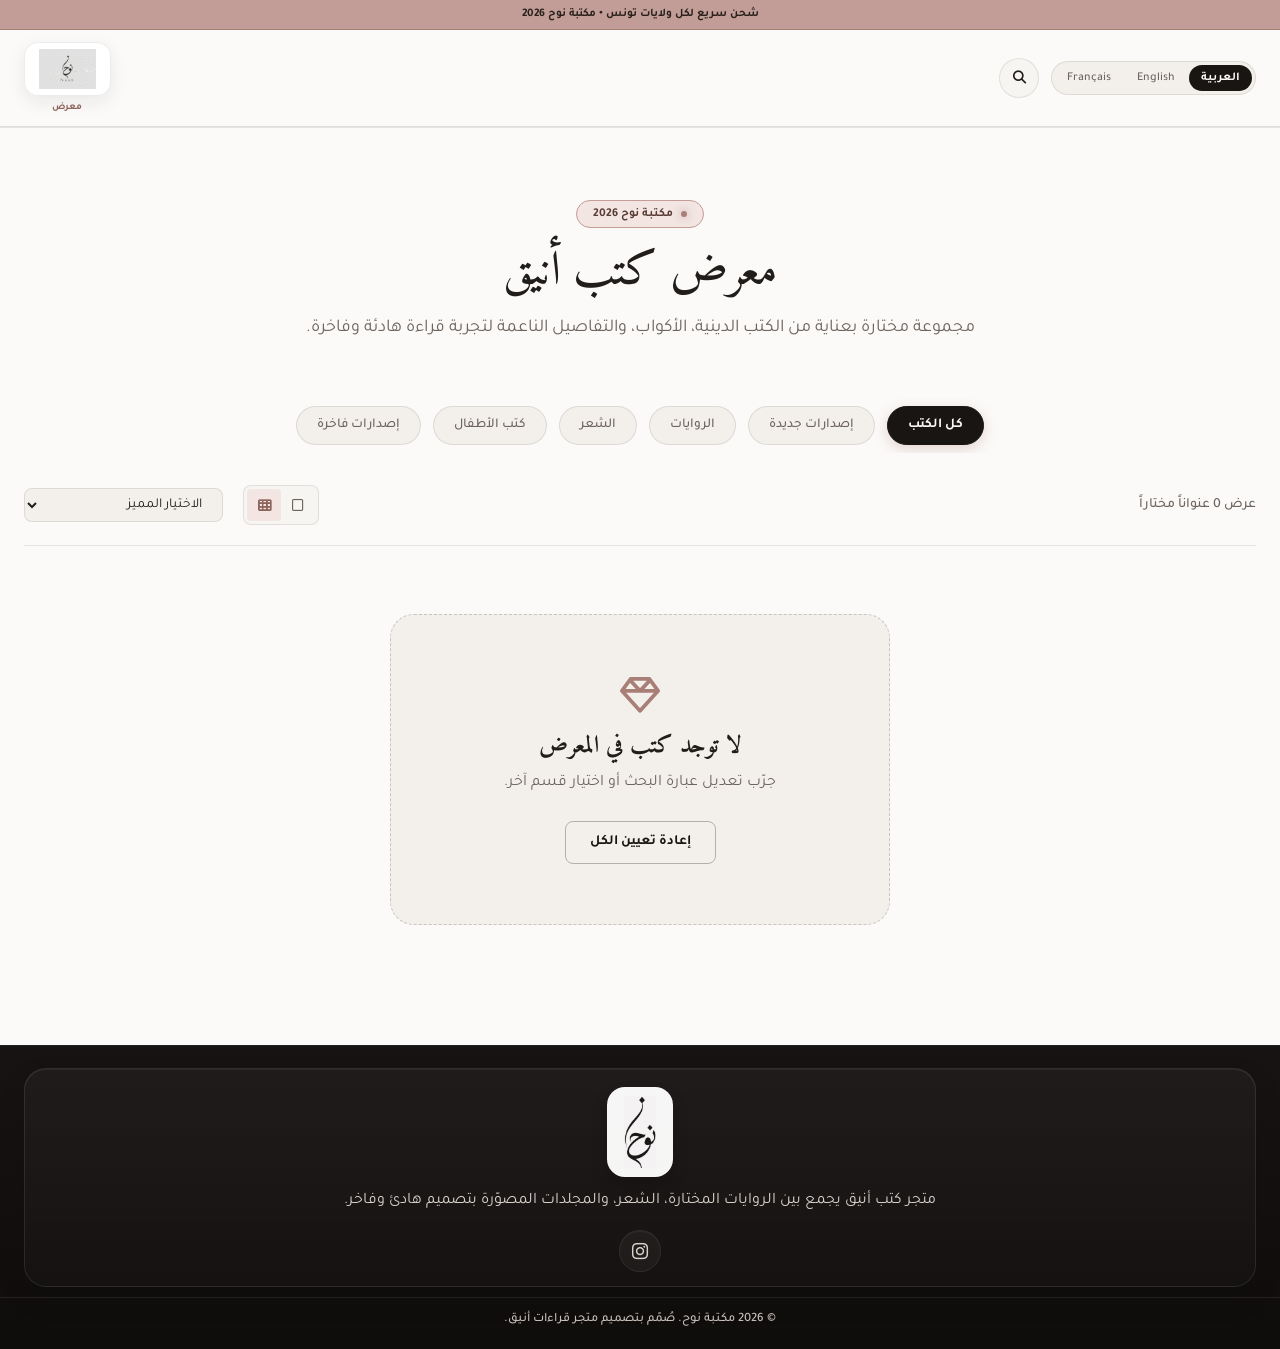
==== commit d9058d21: "Merge branch '225153:master' into master" ====
--- a/index.html
+++ b/index.html
@@ -5,8 +5,8 @@
 <meta name="viewport" content="width=device-width, initial-scale=1.0" />
 <title>NOOH Bookshop — نوح | مكتبة 2026</title>
 <meta name="description" content="NOOH Bookshop — Curated books, poetry, and illustrated editions. مكتبة نوح — كتب مختارة، شعر، وإصدارات مصوّرة." />
-<!-- Favicon = the calligraphy mark (save the 2nd generated logo as assets/nooh-mark.png) -->
-<link rel="icon" type="image/png" href="nouh.jpg" />
+<!-- Favicon = the updated modified brand image -->
+<link rel="icon" type="image/png" href="assets/icon%20nooh-modified.png" />
 <link rel="preconnect" href="https://fonts.googleapis.com" />
 <link rel="preconnect" href="https://fonts.gstatic.com" crossorigin />
 <link href="https://fonts.googleapis.com/css2?family=Libre+Caslon+Text:ital,wght@0,400;0,700;1,400&family=Hanken+Grotesk:wght@300;400;500;600;700&family=Amiri:wght@400;700&family=Tajawal:wght@300;400;500;700&display=swap" rel="stylesheet" />
@@ -23,30 +23,20 @@
   <div class="nav-container">
     <button id="mobile-menu-toggle" class="nav-icon-btn mobile-only" aria-label="Menu"><i class="fa-solid fa-bars"></i></button>
 
-    <nav class="nav-links desktop-only">
-      <a href="#" class="nav-link active" data-i18n="nav_gallery">المعرض</a>
-      <a href="#" class="nav-link" data-i18n="nav_collections">المجموعات</a>
-      <a href="#" class="nav-link" data-i18n="nav_silk">حرير وساتان</a>
-    </nav>
-
-    <!-- BRAND LOGO -->
-    <a href="#" class="brand-logo">
-      <img src="assets/logo-nooh.png" alt="NOOH — نوح" class="brand-logo-img" />
-      <span class="brand-sub" data-i18n="brand_sub">بوتيك</span>
-    </a>
-
-    <div class="nav-actions">
+    <div class="nav-actions nav-actions-left">
       <div class="lang-switcher" id="lang-switcher" role="group" aria-label="Language">
         <button class="lang-btn active" data-lang="ar">العربية</button>
         <button class="lang-btn" data-lang="en">English</button>
         <button class="lang-btn" data-lang="fr">Français</button>
       </div>
-      <a href="#" class="nav-link desktop-only" data-i18n="nav_pearlcare">العناية باللؤلؤ</a>
-      <a href="#" class="nav-link desktop-only" data-i18n="nav_bespoke">حسب الطلب</a>
       <button id="search-toggle-btn" class="nav-icon-btn" aria-label="Search"><i class="fa-solid fa-magnifying-glass"></i></button>
-      <button class="nav-icon-btn" aria-label="Wishlist"><i class="fa-regular fa-heart"></i><span class="badge" id="wishlist-count">1</span></button>
-      <button id="cart-btn" class="nav-icon-btn" aria-label="Cart"><i class="fa-solid fa-bag-shopping"></i><span class="badge" id="cart-count">02</span></button>
     </div>
+
+    <!-- BRAND LOGO -->
+    <a href="#" class="brand-logo brand-logo-right">
+      <img src="assets/logo-nooh.png" alt="NOOH — نوح" class="brand-logo-img" />
+      <span class="brand-sub" data-i18n="brand_sub">بوتيك</span>
+    </a>
   </div>
 
   <div class="search-overlay-bar" id="search-overlay">
@@ -179,40 +169,16 @@
 
 <!-- ══ Footer ══ -->
 <footer class="footer-section">
-  <div class="footer-container">
-    <div class="footer-brand">
+  <div class="footer-container footer-simple">
+    <div class="footer-brand footer-brand-simple">
       <span class="footer-logo-wrap"><img src="nouh.jpg" alt="نوح" class="footer-logo-img" /></span>
-      <p class="body-md footer-text" data-i18n="footer_desc">مفهوم متجر أثيري يجمع لآلئ الباروك المستوحاة من الطبيعة مع جماليات المخمل ذات الفخامة الهادئة.</p>
+      <p class="body-md footer-text" data-i18n="footer_desc">متجر كتب أنيق يجمع بين الروايات المختارة، الشعر، والمجلدات المصوّرة بتصميم هادئ وفاخر</p>
       <div class="social-links">
-        <a href="#" aria-label="Instagram"><i class="fa-brands fa-instagram"></i></a>
-        <a href="#" aria-label="Pinterest"><i class="fa-brands fa-pinterest-p"></i></a>
-        <a href="#" aria-label="TikTok"><i class="fa-brands fa-tiktok"></i></a>
+        <a href="https://www.instagram.com/nooh.tn/" target="_blank" rel="noreferrer" aria-label="Instagram"><i class="fa-brands fa-instagram"></i></a>
       </div>
     </div>
-    <div class="footer-col">
-      <h4 class="label-lg footer-head" data-i18n="col_collections">المجموعات</h4>
-      <a href="#" data-i18n="link_tahitian">لآلئ تاهيتي</a>
-      <a href="#" data-i18n="link_southsea">لآلئ البحار الجنوبية الذهبية</a>
-      <a href="#" data-i18n="link_baroque">إصدارات باروك</a>
-      <a href="#" data-i18n="link_silkvelvet">أزياء الحرير والمخمل</a>
-    </div>
-    <div class="footer-col">
-      <h4 class="label-lg footer-head" data-i18n="col_atelier">المشغل</h4>
-      <a href="#" data-i18n="link_philosophy">فلسفتنا</a>
-      <a href="#" data-i18n="link_luster">العناية بلمعة اللؤلؤ</a>
-      <a href="#" data-i18n="link_commissions">طلبات خاصة</a>
-      <a href="#" data-i18n="link_sustainability">الاستدامة</a>
-    </div>
-    <div class="footer-col">
-      <h4 class="label-lg footer-head" data-i18n="col_newsletter">النشرة البريدية</h4>
-      <p class="label-sm footer-text" data-i18n="news_desc">اشترك للحصول على معاينة خاصة للإصدارات الجديدة.</p>
-      <form id="newsletter-form" class="newsletter-form">
-        <input type="email" required placeholder="email@example.com" aria-label="Email" />
-        <button class="btn btn-rose" type="submit" data-i18n="join">انضم</button>
-      </form>
-    </div>
   </div>
-  <div class="footer-bottom"><span class="label-sm footer-text" data-i18n="footer_bottom">© 2026 بوتيك نوح. صُمّم بمواصفات المتجر الأثيري.</span></div>
+  <div class="footer-bottom"><span class="label-sm footer-text" data-i18n="footer_bottom">© 2026 مكتبة نوح. صُمّم بتصميم متجر قراءات أنيق.</span></div>
 </footer>
 
 <div id="toast-container" class="toast-container"></div>
--- a/styles.css
+++ b/styles.css
@@ -76,7 +76,9 @@
 /* ── Navbar ── */
 .navbar-glass { position: sticky; top: 0; z-index: 100; background: rgba(251, 250, 248, 0.92); backdrop-filter: blur(16px); -webkit-backdrop-filter: blur(16px); border-bottom: 1px solid var(--hairline); }
 .nav-container { max-width: var(--container-max); margin: 0 auto; padding: 12px var(--spacing-gutter); display: flex; align-items: center; justify-content: space-between; gap: 16px; }
-.brand-logo { display: flex; flex-direction: column; align-items: center; gap: 6px; }
+.brand-logo { display: flex; flex-direction: column; align-items: center; gap: 6px; margin-inline-start: auto; }
+.brand-logo-right { order: 2; }
+.nav-actions-left { order: 1; }
 .brand-logo-img {
   height: 54px;
   width: auto;
@@ -244,31 +246,81 @@
 @keyframes slideInLeft  { from { transform: translateX(-100%); opacity: 0; } to { transform: translateX(0); opacity: 1; } }
 
 /* ── Footer (ink inversion of the logo) ── */
-.footer-section { background: var(--color-carbon); margin-top: auto; }
-.footer-container { max-width: var(--container-max); margin: 0 auto; padding: 60px var(--spacing-gutter); display: grid; grid-template-columns: 1fr; gap: 40px; }
+.footer-section {
+  background: linear-gradient(180deg, #171312 0%, #0F0D0C 100%);
+  margin-top: auto;
+  border-top: 1px solid rgba(255,255,255,0.08);
+}
+.footer-container {
+  max-width: none;
+  width: 100%;
+  margin: 0;
+  padding: 22px var(--spacing-gutter) 14px;
+  display: block;
+  gap: 0;
+}
+.footer-simple {
+  max-width: none;
+  width: 100%;
+  padding-bottom: 10px;
+}
 @media (min-width: 768px) { .footer-container { grid-template-columns: 1.4fr 1fr 1fr 1.4fr; } }
+.footer-brand-simple {
+  display: flex;
+  flex-direction: column;
+  align-items: center;
+  justify-content: center;
+  text-align: center;
+  width: 100%;
+  background: linear-gradient(180deg, rgba(255,255,255,0.04), rgba(255,255,255,0.02));
+  border: 1px solid rgba(255,255,255,0.09);
+  border-radius: 22px;
+  padding: 18px 18px 14px;
+  box-shadow: inset 0 1px 0 rgba(255,255,255,0.06), 0 12px 28px rgba(0,0,0,0.12);
+}
 .footer-logo-wrap {
   display: inline-flex;
   align-items: center;
   justify-content: center;
   background: rgba(255,255,255,0.96);
   border-radius: 18px;
-  padding: 10px 20px;
-  margin-bottom: 16px;
+  padding: 8px 16px;
+  margin-bottom: 12px;
   border: 1px solid rgba(255,255,255,0.08);
-  box-shadow: 0 8px 18px rgba(0,0,0,0.12);
+  box-shadow: 0 10px 18px rgba(0,0,0,0.12);
 }
 .footer-logo-img {
-  height: 76px;
+  height: 72px;
   width: auto;
   object-fit: contain;
   display: block;
 }
 .footer-text { color: #B7B0AA; }
-.footer-brand p { max-width: 320px; margin-bottom: 20px; }
-.social-links { display: flex; gap: 12px; }
-.social-links a { width: 36px; height: 36px; border-radius: var(--radius-full); background: #241F1B; display: flex; align-items: center; justify-content: center; color: #D8D2CC; }
-.social-links a:hover { background: var(--color-primary); color: var(--color-carbon); }
+.footer-brand-simple .footer-text {
+  max-width: 100%;
+  width: 100%;
+  margin: 0 auto 12px;
+  color: #D9D2CC;
+  font-size: 1rem;
+  line-height: 1.6;
+}
+.social-links { display: flex; gap: 12px; justify-content: center; margin-top: 4px; }
+.social-links a {
+  width: 42px;
+  height: 42px;
+  border-radius: var(--radius-full);
+  background: rgba(255,255,255,0.04);
+  border: 1px solid rgba(255,255,255,0.08);
+  display: flex;
+  align-items: center;
+  justify-content: center;
+  color: #D8D2CC;
+  box-shadow: inset 0 1px 0 rgba(255,255,255,0.04);
+}
+.social-links a i {
+  font-size: 1.15rem;
+}
+.social-links a:hover { background: var(--color-primary); color: var(--color-carbon); transform: translateY(-2px); }
 .footer-col { display: flex; flex-direction: column; gap: 10px; }
 .footer-col a { font-size: 0.875rem; color: #B7B0AA; }
 .footer-col a:hover { color: var(--color-primary); }
@@ -276,7 +328,19 @@
 .newsletter-form { display: flex; gap: 8px; margin-top: 12px; }
 .newsletter-form input { flex: 1; background: #241F1B; border: 1px solid rgba(251, 250, 248, 0.15); border-radius: var(--radius-default); padding: 10px 12px; color: #F6F4F1; }
 .newsletter-form input:focus { border-color: var(--color-primary); }
-.footer-bottom { text-align: center; padding: 20px var(--spacing-gutter); border-top: 1px solid rgba(251, 250, 248, 0.08); }
+.footer-bottom {
+  text-align: center;
+  padding: 12px var(--spacing-gutter) 20px;
+  border-top: 1px solid rgba(251, 250, 248, 0.08);
+  max-width: none;
+  width: 100%;
+  margin: 0;
+}
+.footer-bottom .footer-text {
+  color: #C7BEB9;
+  letter-spacing: 0.02em;
+  font-size: 0.8rem;
+}
 
 /* ── RTL (Arabic) mirroring ── */
 [dir="rtl"] .search-input-wrapper .search-icon { left: auto; right: 16px; }
